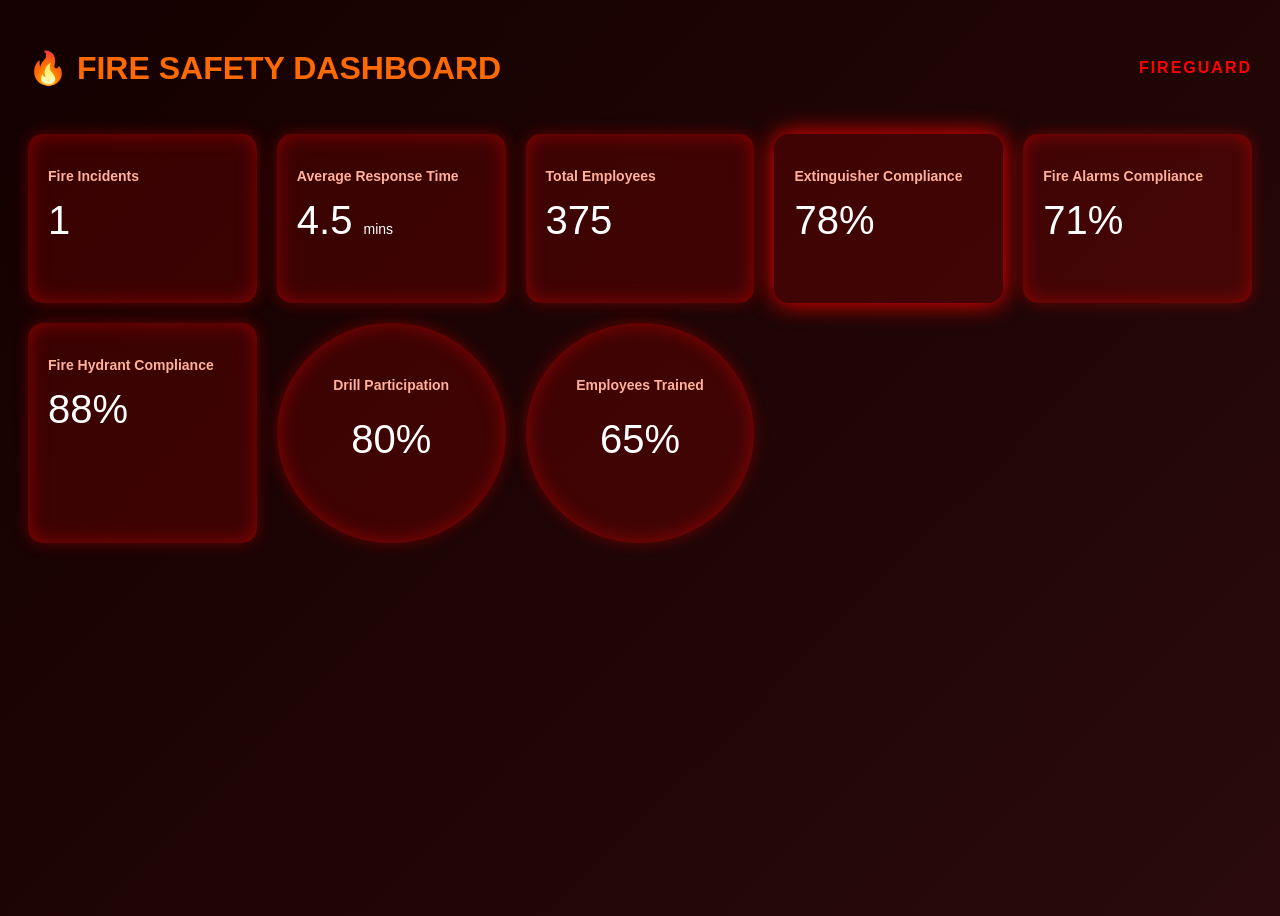
==== dashboard.html @ 37b778a8 "Update dashboard.html" ====
<!DOCTYPE html>
<html lang="en">
<head>
    <meta charset="UTF-8">
    <title>FIREGUARD Dashboard</title>
    <link rel="stylesheet" href="style.css">
</head>
<body class="dashboard-body">

    <header class="dashboard-header">
        <h1>🔥 FIRE SAFETY DASHBOARD</h1>
        <span class="logo">FIREGUARD</span>
    </header>

    <section class="dashboard-grid">

        <div class="card">
            <h3>Fire Incidents</h3>
            <p class="big-number">1</p>
        </div>

        <div class="card">
            <h3>Average Response Time</h3>
            <p class="big-number">4.5 <span>mins</span></p>
        </div>

        <div class="card">
            <h3>Total Employees</h3>
            <p class="big-number">375</p>
        </div>

        <div class="card neon">
            <h3>Extinguisher Compliance</h3>
            <p class="big-number">78%</p>
        </div>

        <div class="card">
            <h3>Fire Alarms Compliance</h3>
            <p class="big-number">71%</p>
        </div>

        <div class="card">
            <h3>Fire Hydrant Compliance</h3>
            <p class="big-number">88%</p>
        </div>

        <div class="card circle">
            <h3>Drill Participation</h3>
            <p class="big-number">80%</p>
        </div>

        <div class="card circle">
            <h3>Employees Trained</h3>
            <p class="big-number">65%</p>
        </div>

    </section>

</body>
</html>
---- style.css ----
* {
    box-sizing: border-box;
    font-family: 'Segoe UI', sans-serif;
}

/* ===== LOGIN ===== */
.login-body {
    background: radial-gradient(circle at top, #3a0000, #0f0000);
    height: 100vh;
    display: flex;
    justify-content: center;
    align-items: center;
}

.login-container {
    background: rgba(0, 0, 0, 0.7);
    padding: 40px;
    border-radius: 15px;
    text-align: center;
    box-shadow: 0 0 30px rgb(182, 0, 0);
    width: 320px;
}

.login-container h1 {
    color: #ffffff;
    margin-bottom: 5px;
}

.subtitle {
    color: #ccc;
    margin-bottom: 20px;
}

input {
    width: 100%;
    padding: 12px;
    margin: 10px 0;
    border: none;
    border-radius: 20px;
}

button {
    width: 100%;
    padding: 12px;
    background: linear-gradient(90deg, #ff0000, #ff6a00);
    border: none;
    color: white;
    font-size: 16px;
    border-radius: 8px;
    cursor: pointer;
    box-shadow: 0 0 15px #ff3300;
}

button:hover {
    transform: scale(1.05);
}

/* ===== DASHBOARD ===== */
.dashboard-body {
    background: linear-gradient(135deg, #140000, #2a0a0a);
    color: white;
    min-height: 100vh;
    padding: 20px;
}

.dashboard-header {
    display: flex;
    justify-content: space-between;
    align-items: center;
    margin-bottom: 25px;
}

.dashboard-header h1 {
    color: #ff6a00;
}

.logo {
    color: #ff0000;
    font-weight: bold;
    letter-spacing: 2px;
}

/* GRID */
.dashboard-grid {
    display: grid;
    grid-template-columns: repeat(auto-fit, minmax(220px, 1fr));
    gap: 20px;
}

/* CARDS */
.card {
    background: rgba(255, 0, 0, 0.15);
    padding: 20px;
    border-radius: 15px;
    box-shadow: inset 0 0 20px rgba(255,0,0,0.4),
                0 0 15px rgba(255,0,0,0.3);
}

.card h3 {
    font-size: 14px;
    color: #ffb199;
}

.big-number {
    font-size: 40px;
    margin-top: 10px;
}

.big-number span {
    font-size: 14px;
}

/* NEON EFFECT */
.neon {
    box-shadow: 0 0 25px #ff0000;
}

/* CIRCLE STYLE */
.circle {
    text-align: center;
    border-radius: 50%;
    height: 220px;
    display: flex;
    flex-direction: column;
    justify-content: center;
}
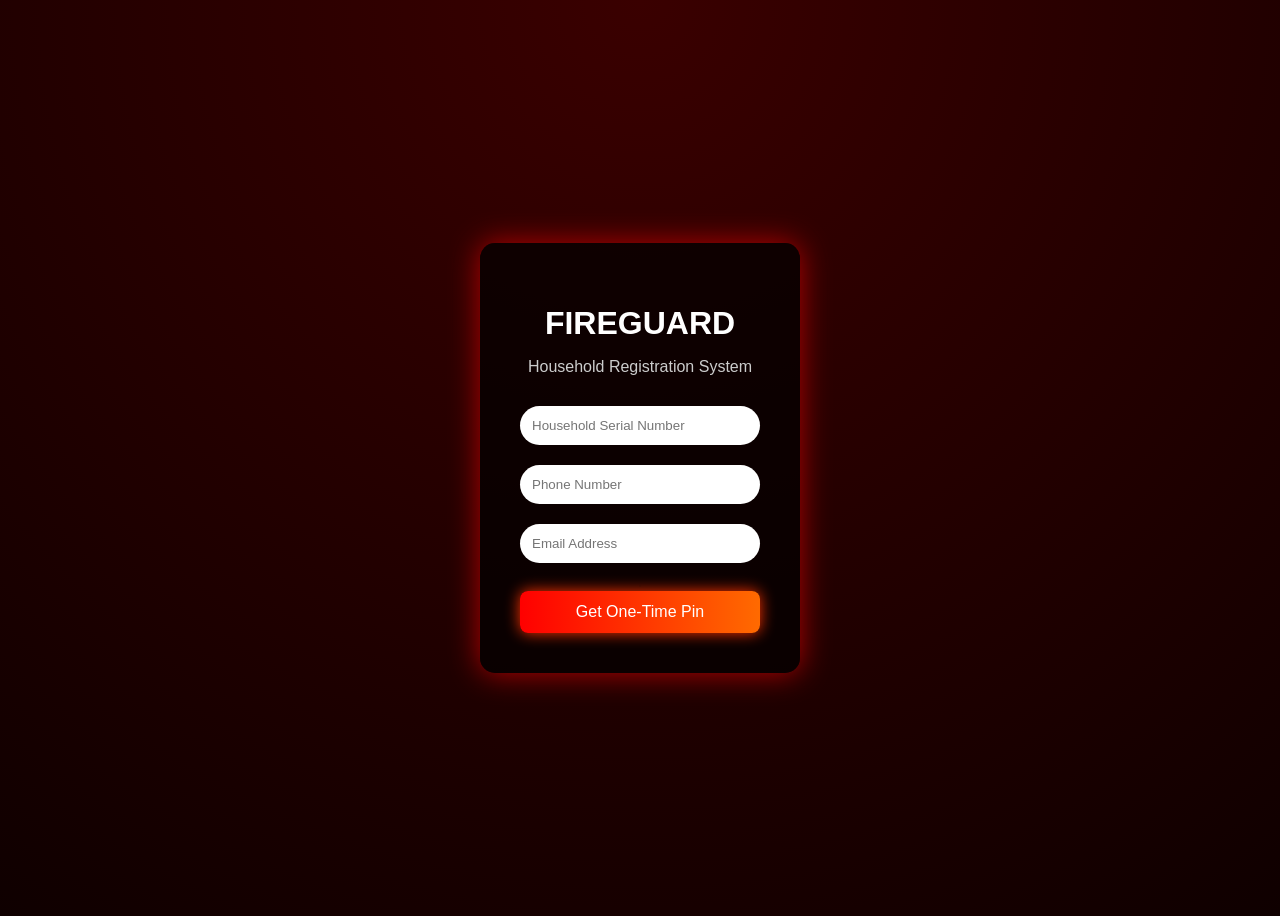
==== commit a6614d9d: "Replace dashboard with registration form" ====
--- a/dashboard.html
+++ b/dashboard.html
@@ -2,59 +2,32 @@
 <html lang="en">
 <head>
     <meta charset="UTF-8">
-    <title>FIREGUARD Dashboard</title>
+    <title>FIREGUARD REGISTRATION</title>
     <link rel="stylesheet" href="style.css">
 </head>
-<body class="dashboard-body">
+<body class="login-body">
 
-    <header class="dashboard-header">
-        <h1>🔥 FIRE SAFETY DASHBOARD</h1>
-        <span class="logo">FIREGUARD</span>
-    </header>
+    <div class="login-container">
+        <h1>FIREGUARD</h1>
+        <p class="subtitle">Household Registration System</p>
 
-    <section class="dashboard-grid">
+        <input type="text" placeholder="Household Serial Number">
+        <input type="password" placeholder="Phone Number">
+        <input type="text" placeholder="Email Address">
+    
+        .
 
-        <div class="card">
-            <h3>Fire Incidents</h3>
-            <p class="big-number">1</p>
-        </div>
+        <button onclick="OTP()">Get One-Time Pin</button>
 
-        <div class="card">
-            <h3>Average Response Time</h3>
-            <p class="big-number">4.5 <span>mins</span></p>
-        </div>
+        </button>
+    </div>
 
-        <div class="card">
-            <h3>Total Employees</h3>
-            <p class="big-number">375</p>
-        </div>
-
-        <div class="card neon">
-            <h3>Extinguisher Compliance</h3>
-            <p class="big-number">78%</p>
-        </div>
-
-        <div class="card">
-            <h3>Fire Alarms Compliance</h3>
-            <p class="big-number">71%</p>
-        </div>
-
-        <div class="card">
-            <h3>Fire Hydrant Compliance</h3>
-            <p class="big-number">88%</p>
-        </div>
-
-        <div class="card circle">
-            <h3>Drill Participation</h3>
-            <p class="big-number">80%</p>
-        </div>
-
-        <div class="card circle">
-            <h3>Employees Trained</h3>
-            <p class="big-number">65%</p>
-        </div>
-
-    </section>
+    <script>
+        function OTP() {
+            // Simple redirect (no backend yet)
+            window.location.href = "OTP.html";
+        }
+    </script>
 
 </body>
 </html>
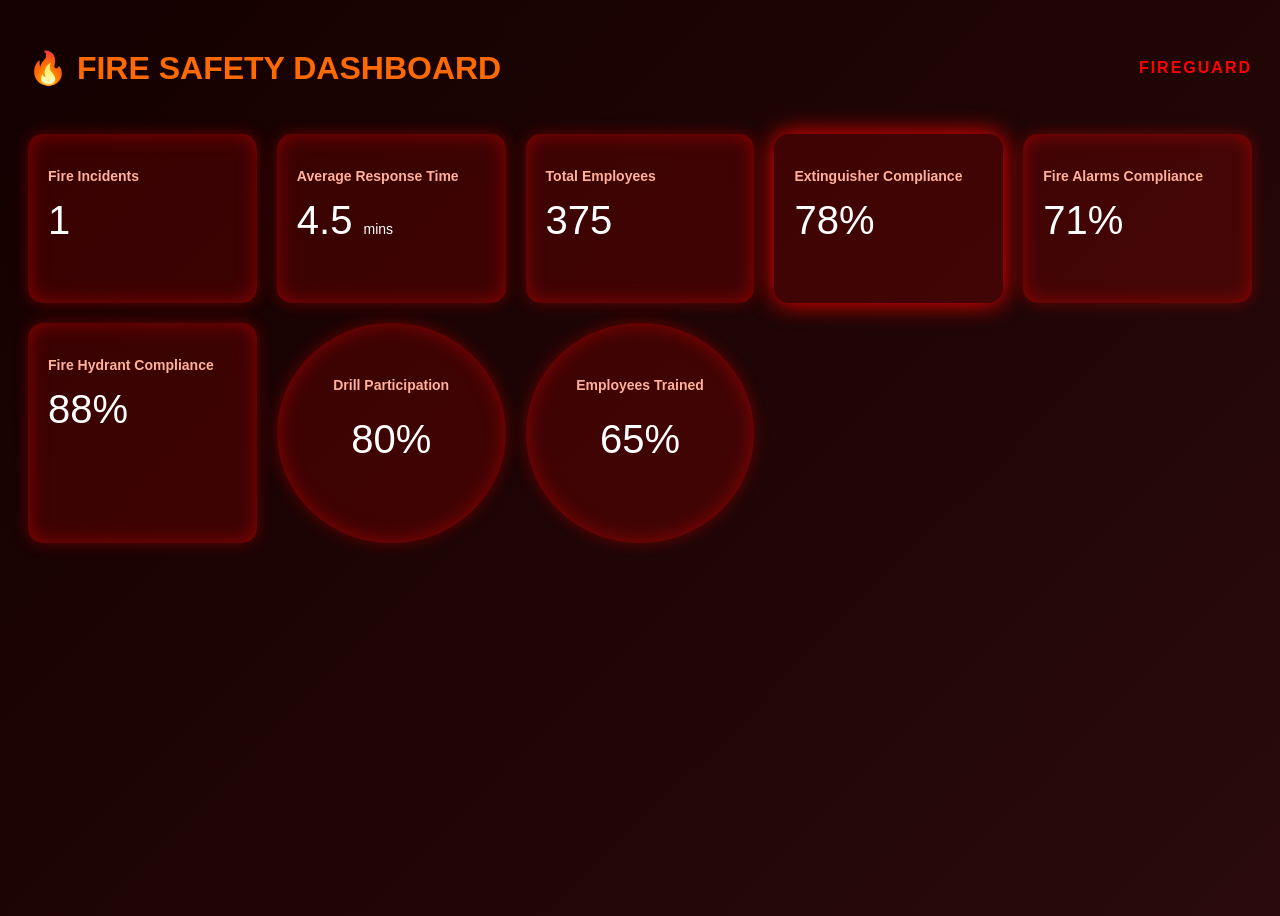
==== commit 47b02bf2: "Replace registration page with dashboard layout" ====
--- a/dashboard.html
+++ b/dashboard.html
@@ -2,32 +2,59 @@
 <html lang="en">
 <head>
     <meta charset="UTF-8">
-    <title>FIREGUARD REGISTRATION</title>
+    <title>FIREGUARD Dashboard</title>
     <link rel="stylesheet" href="style.css">
 </head>
-<body class="login-body">
+<body class="dashboard-body">
 
-    <div class="login-container">
-        <h1>FIREGUARD</h1>
-        <p class="subtitle">Household Registration System</p>
+    <header class="dashboard-header">
+        <h1>🔥 FIRE SAFETY DASHBOARD</h1>
+        <span class="logo">FIREGUARD</span>
+    </header>
 
-        <input type="text" placeholder="Household Serial Number">
-        <input type="password" placeholder="Phone Number">
-        <input type="text" placeholder="Email Address">
-    
-        .
+    <section class="dashboard-grid">
 
-        <button onclick="OTP()">Get One-Time Pin</button>
+        <div class="card">
+            <h3>Fire Incidents</h3>
+            <p class="big-number">1</p>
+        </div>
 
-        </button>
-    </div>
+        <div class="card">
+            <h3>Average Response Time</h3>
+            <p class="big-number">4.5 <span>mins</span></p>
+        </div>
 
-    <script>
-        function OTP() {
-            // Simple redirect (no backend yet)
-            window.location.href = "OTP.html";
-        }
-    </script>
+        <div class="card">
+            <h3>Total Employees</h3>
+            <p class="big-number">375</p>
+        </div>
+
+        <div class="card neon">
+            <h3>Extinguisher Compliance</h3>
+            <p class="big-number">78%</p>
+        </div>
+
+        <div class="card">
+            <h3>Fire Alarms Compliance</h3>
+            <p class="big-number">71%</p>
+        </div>
+
+        <div class="card">
+            <h3>Fire Hydrant Compliance</h3>
+            <p class="big-number">88%</p>
+        </div>
+
+        <div class="card circle">
+            <h3>Drill Participation</h3>
+            <p class="big-number">80%</p>
+        </div>
+
+        <div class="card circle">
+            <h3>Employees Trained</h3>
+            <p class="big-number">65%</p>
+        </div>
+
+    </section>
 
 </body>
 </html>
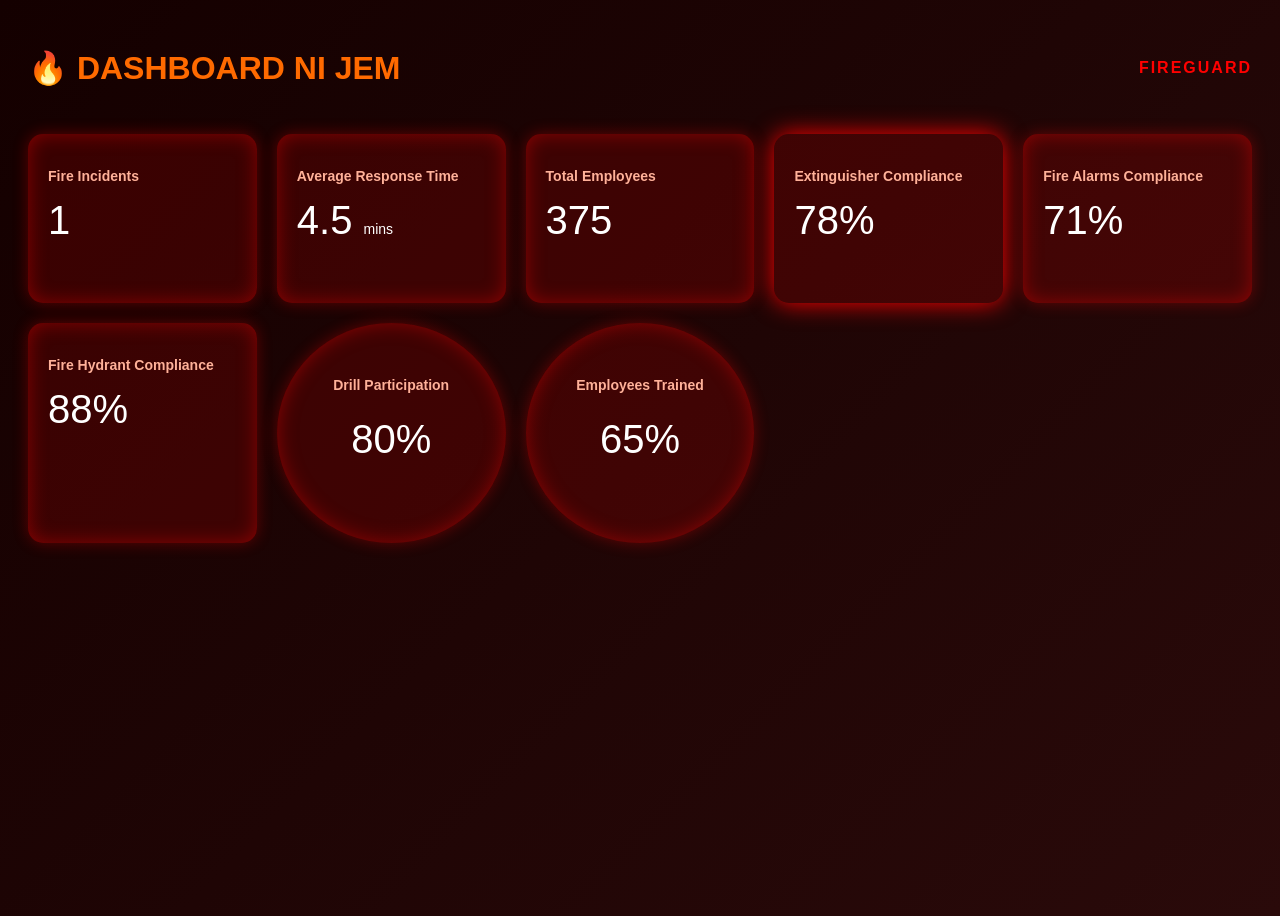
==== commit 28fa9fd3: "Update dashboard title and header text" ====
--- a/dashboard.html
+++ b/dashboard.html
@@ -8,7 +8,7 @@
 <body class="dashboard-body">
 
     <header class="dashboard-header">
-        <h1>🔥 FIRE SAFETY DASHBOARD</h1>
+        <h1>🔥 DASHBOARD NI JEM</h1>
         <span class="logo">FIREGUARD</span>
     </header>
 
--- a/style.css
+++ b/style.css
@@ -13,16 +13,16 @@
 }
 
 .login-container {
-    background: rgba(0, 0, 0, 0.7);
+    background: rgba(0,0,0,0.7);
     padding: 40px;
     border-radius: 15px;
     text-align: center;
-    box-shadow: 0 0 30px rgb(182, 0, 0);
+    box-shadow: 0 0 30px red;
     width: 320px;
 }
 
 .login-container h1 {
-    color: #ffffff;
+    color: #ff3c00;
     margin-bottom: 5px;
 }
 
@@ -36,7 +36,7 @@
     padding: 12px;
     margin: 10px 0;
     border: none;
-    border-radius: 20px;
+    border-radius: 8px;
 }
 
 button {
